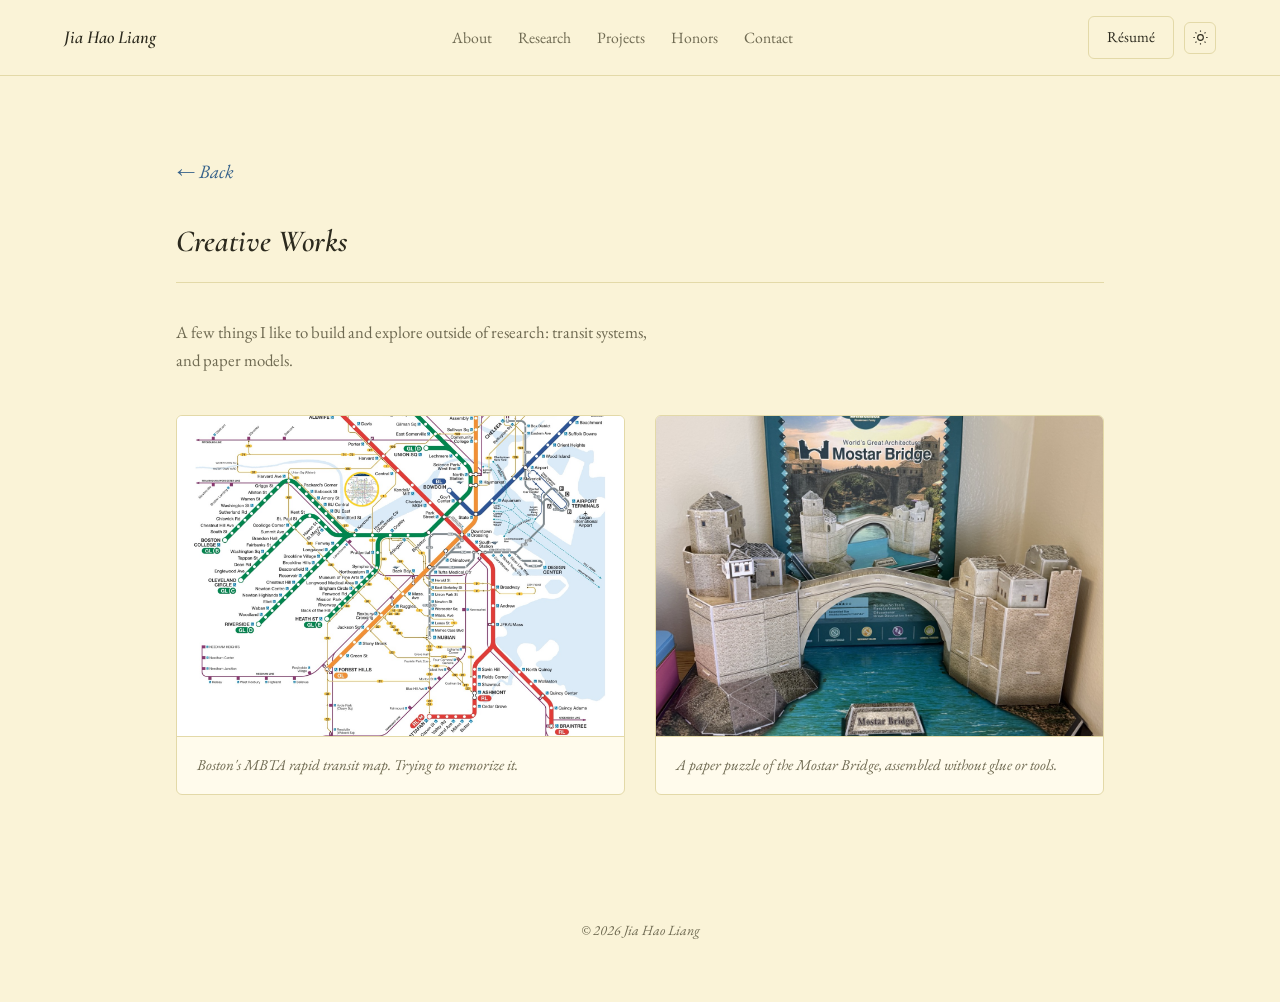
==== creative-works.html @ 5aa7a744 "Add project links, education icons, and a Creative Works page Link RAFP to its arXiv preprint and th" ====
<!DOCTYPE html>
<html lang="en">
<head>
<meta charset="UTF-8">
<meta name="viewport" content="width=device-width, initial-scale=1.0">
<title>Creative Works | Jia Hao Liang</title>
<meta name="description" content="A few things Jia Hao Liang likes to build and explore outside of research: transit maps and paper models.">
<link rel="icon" href="data:,">
<link rel="preconnect" href="https://fonts.googleapis.com">
<link rel="preconnect" href="https://fonts.gstatic.com" crossorigin>
<link href="https://fonts.googleapis.com/css2?family=Cormorant+Garamond:ital,wght@0,500;0,600;1,500&family=EB+Garamond:ital,wght@0,400;0,500;0,600;1,400&display=swap" rel="stylesheet">
<link rel="stylesheet" href="css/style.css">
</head>
<body>

<header class="nav" id="nav">
  <a href="index.html#top" class="nav__brand">Jia Hao Liang</a>
  <nav class="nav__links">
    <a href="index.html#about">About</a>
    <a href="index.html#research">Research</a>
    <a href="index.html#projects">Projects</a>
    <a href="index.html#honors">Honors</a>
    <a href="index.html#contact">Contact</a>
  </nav>
  <div class="nav__actions">
    <a class="btn btn--ghost" href="assets/files/Jia_Hao_Liang_Resume.pdf" target="_blank" rel="noopener">Résumé</a>
    <button class="theme-toggle" id="themeToggle" aria-label="Toggle color theme">
      <svg class="icon-sun" width="17" height="17" viewBox="0 0 24 24" fill="none" stroke="currentColor" stroke-width="1.6"><circle cx="12" cy="12" r="4"/><path d="M12 2v2M12 20v2M4.9 4.9l1.4 1.4M17.7 17.7l1.4 1.4M2 12h2M20 12h2M4.9 19.1l1.4-1.4M17.7 6.3l1.4-1.4"/></svg>
      <svg class="icon-moon" width="17" height="17" viewBox="0 0 24 24" fill="none" stroke="currentColor" stroke-width="1.6"><path d="M21 12.8A9 9 0 1 1 11.2 3a7 7 0 0 0 9.8 9.8z"/></svg>
    </button>
    <button class="nav__burger" id="burger" aria-label="Open menu"><span></span><span></span><span></span></button>
  </div>
</header>

<div class="mobile-menu" id="mobileMenu">
  <a href="index.html#about">About</a>
  <a href="index.html#research">Research</a>
  <a href="index.html#projects">Projects</a>
  <a href="index.html#honors">Honors</a>
  <a href="index.html#contact">Contact</a>
  <a href="assets/files/Jia_Hao_Liang_Resume.pdf" target="_blank" rel="noopener">Résumé</a>
</div>

<main id="top">
  <section class="section">
    <a class="back-link" href="index.html#skills">&larr; Back</a>
    <h1 class="section__title">Creative Works</h1>
    <p class="page-intro">
      A few things I like to build and explore outside of research: transit
      systems, and paper models.
    </p>
    <div class="gallery">
      <figure class="gallery__item">
        <img src="assets/img/boston-t-map.jpg" alt="MBTA Rapid Transit and Frequent Bus Routes map of Boston">
        <figcaption>Boston's MBTA rapid transit map. Trying to memorize it.</figcaption>
      </figure>
      <figure class="gallery__item">
        <img src="assets/img/mostar-bridge.jpg" alt="Hand-assembled paper model of the Mostar Bridge">
        <figcaption>A paper puzzle of the Mostar Bridge, assembled without glue or tools.</figcaption>
      </figure>
    </div>
  </section>
</main>

<footer class="footer">
  <p>&copy; <span id="year"></span> Jia Hao Liang</p>
</footer>

<script src="js/main.js"></script>
</body>
</html>
---- css/style.css ----
/* ---------- Tokens ---------- */
:root{
  --bg: #faf3d7;
  --bg-elevated: #fffbec;
  --text: #2c2a1e;
  --text-muted: #6f6a52;
  --border: #e3d9a8;
  --accent: #4f7fa6;
  --accent-soft: #dde9f2;
  --link: #35618a;

  --font-display: "Cormorant Garamond", "EB Garamond", Garamond, "Times New Roman", serif;
  --font-body: "EB Garamond", Garamond, "Times New Roman", serif;

  --maxw: 1040px;
  --radius: 6px;
}

:root[data-theme="dark"]{
  --bg: #1b2431;
  --bg-elevated: #232f3f;
  --text: #f2e9c9;
  --text-muted: #aab2c0;
  --border: #334155;
  --accent: #8fb8dd;
  --accent-soft: #28374a;
  --link: #a8cdec;
}

@media (prefers-color-scheme: dark){
  :root:not([data-theme="light"]){
    --bg: #1b2431;
    --bg-elevated: #232f3f;
    --text: #f2e9c9;
    --text-muted: #aab2c0;
    --border: #334155;
    --accent: #8fb8dd;
    --accent-soft: #28374a;
    --link: #a8cdec;
  }
}

*{ box-sizing: border-box; }
html{ scroll-behavior: smooth; }

body{
  margin: 0;
  background: var(--bg);
  color: var(--text);
  font-family: var(--font-body);
  font-size: 19px;
  line-height: 1.65;
  transition: background .2s ease, color .2s ease;
}

a{ color: var(--link); text-decoration: none; }
a:hover{ text-decoration: underline; }

h1, h2, h3{
  font-family: var(--font-display);
  font-weight: 600;
  margin: 0;
}

ul{ margin: 0; padding-left: 1.2em; }
li{ margin-bottom: .4em; }
li:last-child{ margin-bottom: 0; }

/* ---------- Nav ---------- */
.nav{
  position: sticky; top: 0; z-index: 50;
  display: flex; align-items: center; justify-content: space-between;
  padding: 16px clamp(20px, 5vw, 64px);
  background: var(--bg);
  border-bottom: 1px solid var(--border);
}
.nav__brand{
  font-family: var(--font-display);
  font-weight: 600;
  font-size: 1.15rem;
  font-style: italic;
  color: var(--text);
}
.nav__brand:hover{ text-decoration: none; color: var(--accent); }
.nav__links{ display: flex; gap: 26px; }
.nav__links a{
  color: var(--text-muted);
  font-size: .98rem;
}
.nav__links a:hover{ color: var(--text); text-decoration: none; }
.nav__actions{ display: flex; align-items: center; gap: 10px; }

.nav__burger{
  display: none;
  flex-direction: column; justify-content: center; gap: 4px;
  width: 32px; height: 32px;
  background: none; border: 1px solid var(--border); border-radius: 4px;
  cursor: pointer;
}
.nav__burger span{ display: block; width: 15px; height: 1px; margin: 0 auto; background: var(--text); }

.mobile-menu{
  display: none;
  flex-direction: column;
  position: sticky; top: 57px; z-index: 49;
  background: var(--bg-elevated);
  border-bottom: 1px solid var(--border);
}
.mobile-menu.open{ display: flex; }
.mobile-menu a{
  padding: 13px 24px;
  border-bottom: 1px solid var(--border);
  color: var(--text);
}
.mobile-menu a:last-child{ border-bottom: none; }

/* ---------- Buttons ---------- */
.btn{
  display: inline-flex; align-items: center; gap: 6px;
  padding: 8px 18px;
  border-radius: var(--radius);
  font-family: var(--font-body);
  font-size: .95rem;
  white-space: nowrap;
  border: 1px solid var(--accent);
  transition: background .15s ease, color .15s ease;
}
.btn:hover{ text-decoration: none; }
.btn--solid{
  background: var(--accent);
  color: var(--bg-elevated);
}
.btn--solid:hover{ background: var(--link); border-color: var(--link); }
.btn--ghost{
  background: transparent;
  border-color: var(--border);
  color: var(--text);
}
.btn--ghost:hover{ border-color: var(--accent); color: var(--accent); }

.theme-toggle{
  display: flex; align-items: center; justify-content: center;
  width: 32px; height: 32px;
  border-radius: var(--radius);
  border: 1px solid var(--border);
  background: transparent;
  color: var(--text);
  cursor: pointer;
}
.theme-toggle:hover{ border-color: var(--accent); color: var(--accent); }
.icon-moon{ display: none; }
:root[data-theme="dark"] .icon-sun{ display: none; }
:root[data-theme="dark"] .icon-moon{ display: block; }

/* ---------- Layout helpers ---------- */
.section{
  max-width: var(--maxw);
  margin: 0 auto;
  padding: 80px clamp(20px, 5vw, 56px);
}
.section__title{
  font-size: clamp(1.6rem, 2.4vw, 2.1rem);
  font-style: italic;
  margin-bottom: 36px;
  padding-bottom: 14px;
  border-bottom: 1px solid var(--border);
}

/* ---------- Hero ---------- */
.hero{
  max-width: var(--maxw);
  margin: 0 auto;
  padding: clamp(44px, 9vh, 100px) clamp(20px, 5vw, 56px) 80px;
  display: grid;
  grid-template-columns: 1.4fr .8fr;
  gap: 52px;
  align-items: center;
}
.eyebrow{
  font-size: .92rem;
  font-style: italic;
  color: var(--accent);
  letter-spacing: .03em;
  margin: 0 0 16px;
}
.hero h1{
  font-size: clamp(2.4rem, 5.2vw, 3.6rem);
  line-height: 1.1;
}
.hero__nick{
  display: inline-block;
  font-size: .55em;
  color: var(--text-muted);
  font-style: italic;
  font-weight: 400;
  margin-left: 10px;
}
.hero__role{
  font-size: clamp(1.05rem, 1.6vw, 1.2rem);
  color: var(--text);
  margin: 20px 0 14px;
  font-style: italic;
}
.hero__lede{
  color: var(--text-muted);
  max-width: 52ch;
  font-size: 1.08rem;
}
.hero__cta{
  display: flex; flex-wrap: wrap; gap: 12px;
  margin-top: 28px;
}

.hero__portrait{ display: flex; justify-content: center; }
.portrait-frame{
  width: min(280px, 70vw);
  aspect-ratio: 1 / 1;
  border-radius: var(--radius);
  overflow: hidden;
  border: 1px solid var(--border);
  background: var(--bg-elevated);
}
.portrait-frame img{
  width: 100%; height: 100%;
  object-fit: cover;
  display: block;
}

/* ---------- About ---------- */
.about-grid{
  display: grid;
  grid-template-columns: 1.3fr 1fr;
  gap: 44px;
  align-items: start;
}
.about-text{ font-size: 1.05rem; color: var(--text); max-width: 60ch; }
.edu-cards{ display: flex; flex-direction: column; gap: 14px; }
.edu-card{
  background: var(--bg-elevated);
  border: 1px solid var(--border);
  border-left: 3px solid var(--accent);
  border-radius: var(--radius);
  padding: 18px 20px;
}
.edu-card__top{
  display: flex;
  align-items: center;
  gap: 10px;
  margin-bottom: 8px;
}
.edu-icon{
  display: inline-flex;
  align-items: center;
  justify-content: center;
  flex-shrink: 0;
  width: 26px;
  height: 26px;
  border-radius: 50%;
  font-family: var(--font-display);
  font-style: italic;
  font-weight: 600;
  font-size: .92rem;
  color: #fdf8ec;
}
.edu-icon--mit{ background: #8a1a2b; }
.edu-icon--columbia{ background: #1a4480; }
.edu-card__years{
  font-size: .85rem;
  font-style: italic;
  color: var(--accent);
  margin: 0;
}
.edu-card h3{ font-size: 1.1rem; margin-bottom: 4px; }
.edu-card p{ margin: 0; color: var(--text-muted); font-size: .95rem; }

/* ---------- Timeline ---------- */
.timeline{
  position: relative;
  padding-left: 26px;
  border-left: 1px solid var(--border);
  display: flex; flex-direction: column; gap: 40px;
}
.tl-item{ position: relative; }
.tl-dot{
  position: absolute; left: -31px; top: 7px;
  width: 8px; height: 8px; border-radius: 50%;
  background: var(--accent);
  box-shadow: 0 0 0 4px var(--bg);
}
.tl-years{
  font-size: .85rem;
  font-style: italic;
  color: var(--accent);
  margin: 0 0 6px;
}
.tl-content h3{ font-size: 1.2rem; margin-bottom: 4px; }
.tl-role{ color: var(--text-muted); font-size: .95rem; margin: 0 0 12px; }
.tl-content ul{ color: var(--text); font-size: .98rem; }

/* ---------- Projects ---------- */
.projects-grid{
  display: grid;
  grid-template-columns: repeat(2, 1fr);
  gap: 22px;
}
.project-card{
  background: var(--bg-elevated);
  border: 1px solid var(--border);
  border-radius: var(--radius);
  padding: 26px;
  display: flex; flex-direction: column; gap: 10px;
}
.project-card__head{ display: flex; gap: 8px; flex-wrap: wrap; }
.tag{
  font-size: .78rem;
  font-style: italic;
  padding: 3px 11px;
  border-radius: 999px;
  background: var(--accent-soft);
  color: var(--accent);
}
.tag--muted{ background: transparent; border: 1px solid var(--border); color: var(--text-muted); }
a.tag--muted:hover{ border-color: var(--accent); color: var(--accent); text-decoration: none; }
.project-card h3{ font-size: 1.45rem; }
.project-card__sub{ color: var(--text-muted); font-size: .92rem; margin: -4px 0 0; font-style: italic; }
.project-card p:not(.project-card__sub){ color: var(--text); font-size: .98rem; margin: 0; }
.project-card__meta{ display: flex; flex-wrap: wrap; gap: 6px 14px; margin-top: auto; padding-top: 8px; border-top: 1px solid var(--border); }
.project-card__meta span{
  font-size: .85rem;
  font-style: italic;
  color: var(--text-muted);
}

/* ---------- Honors ---------- */
.honors-grid{
  display: grid;
  grid-template-columns: repeat(2, 1fr);
  gap: 14px;
}
.honor-card{
  padding: 18px 20px;
  border: 1px solid var(--border);
  border-radius: var(--radius);
  background: var(--bg-elevated);
}
.honor-card h3{ font-size: 1.05rem; margin-bottom: 6px; }
.honor-card p{ margin: 0; color: var(--text-muted); font-size: .92rem; }

/* ---------- Skills ---------- */
.skills-cloud{ display: flex; flex-wrap: wrap; gap: 10px; }
.skills-cloud span{
  font-size: .92rem;
  font-style: italic;
  padding: 7px 16px;
  border-radius: 999px;
  border: 1px solid var(--border);
  background: var(--bg-elevated);
  color: var(--text);
}

.hobbies{
  margin: 28px 0 0;
  color: var(--text-muted);
  font-size: 1.02rem;
  max-width: 62ch;
}
.hobbies a{ margin-left: 4px; }

/* ---------- Gallery (Creative Works page) ---------- */
.page-intro{
  color: var(--text-muted);
  font-size: 1.05rem;
  max-width: 62ch;
  margin: 0 0 40px;
}
.gallery{
  display: grid;
  grid-template-columns: repeat(2, 1fr);
  gap: 30px;
}
.gallery__item{
  margin: 0;
  background: var(--bg-elevated);
  border: 1px solid var(--border);
  border-radius: var(--radius);
  overflow: hidden;
}
.gallery__item img{
  display: block;
  width: 100%;
  height: 320px;
  object-fit: cover;
}
.gallery__item figcaption{
  padding: 16px 20px;
  font-size: .95rem;
  font-style: italic;
  color: var(--text-muted);
  border-top: 1px solid var(--border);
}
.back-link{ display: inline-block; margin-bottom: 30px; font-style: italic; }

@media (max-width: 760px){
  .gallery{ grid-template-columns: 1fr; }
}

/* ---------- Contact ---------- */
.contact-box{
  border: 1px solid var(--border);
  border-radius: var(--radius);
  background: var(--bg-elevated);
  padding: 40px clamp(24px, 5vw, 52px);
  text-align: center;
}
.contact-box p{ font-size: 1.2rem; font-style: italic; margin: 0 0 22px; }
.contact-links{ display: flex; justify-content: center; flex-wrap: wrap; gap: 14px; }

/* ---------- Footer ---------- */
.footer{
  text-align: center;
  padding: 30px 20px 46px;
  color: var(--text-muted);
  font-size: .88rem;
  font-style: italic;
}

/* ---------- Responsive ---------- */
@media (max-width: 900px){
  .hero{ grid-template-columns: 1fr; text-align: center; }
  .hero__lede{ margin-left: auto; margin-right: auto; }
  .hero__cta{ justify-content: center; }
  .hero__portrait{ order: -1; }
  .about-grid{ grid-template-columns: 1fr; }
  .projects-grid{ grid-template-columns: 1fr; }
  .honors-grid{ grid-template-columns: 1fr; }
}

@media (max-width: 760px){
  .nav__links{ display: none; }
  .nav__burger{ display: flex; }
}
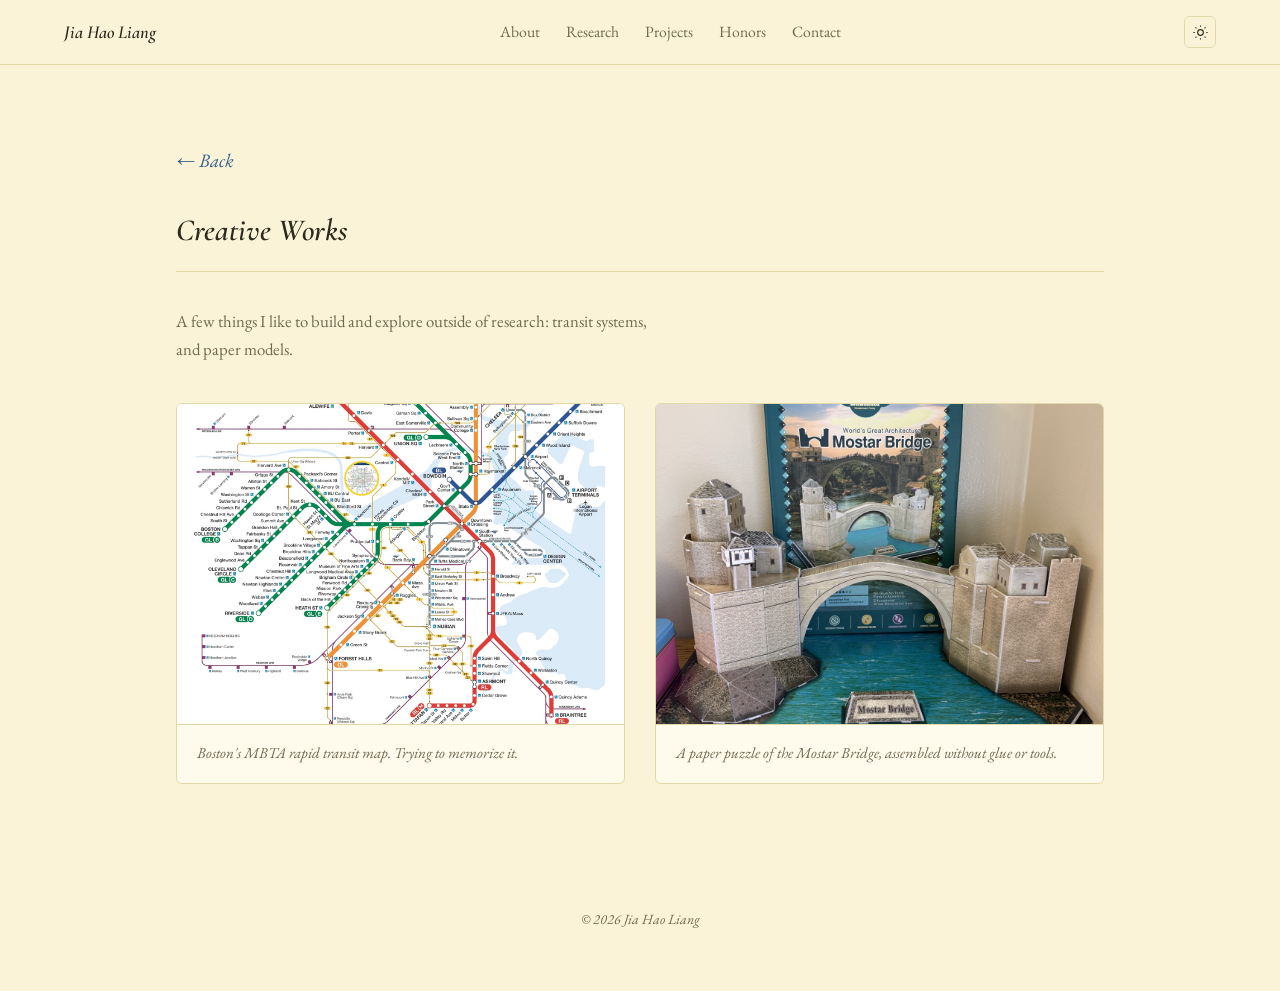
==== commit 01c66ade: "Remove redundant nav resume button; correct RAFP description Resume is already in the hero CTAs, so " ====
--- a/creative-works.html
+++ b/creative-works.html
@@ -23,7 +23,6 @@
     <a href="index.html#contact">Contact</a>
   </nav>
   <div class="nav__actions">
-    <a class="btn btn--ghost" href="assets/files/Jia_Hao_Liang_Resume.pdf" target="_blank" rel="noopener">Résumé</a>
     <button class="theme-toggle" id="themeToggle" aria-label="Toggle color theme">
       <svg class="icon-sun" width="17" height="17" viewBox="0 0 24 24" fill="none" stroke="currentColor" stroke-width="1.6"><circle cx="12" cy="12" r="4"/><path d="M12 2v2M12 20v2M4.9 4.9l1.4 1.4M17.7 17.7l1.4 1.4M2 12h2M20 12h2M4.9 19.1l1.4-1.4M17.7 6.3l1.4-1.4"/></svg>
       <svg class="icon-moon" width="17" height="17" viewBox="0 0 24 24" fill="none" stroke="currentColor" stroke-width="1.6"><path d="M21 12.8A9 9 0 1 1 11.2 3a7 7 0 0 0 9.8 9.8z"/></svg>
@@ -38,7 +37,6 @@
   <a href="index.html#projects">Projects</a>
   <a href="index.html#honors">Honors</a>
   <a href="index.html#contact">Contact</a>
-  <a href="assets/files/Jia_Hao_Liang_Resume.pdf" target="_blank" rel="noopener">Résumé</a>
 </div>
 
 <main id="top">
--- a/css/style.css
+++ b/css/style.css
@@ -253,17 +253,19 @@
   align-items: center;
   justify-content: center;
   flex-shrink: 0;
-  width: 26px;
-  height: 26px;
+  width: 34px;
+  height: 34px;
   border-radius: 50%;
-  font-family: var(--font-display);
-  font-style: italic;
-  font-weight: 600;
-  font-size: .92rem;
-  color: #fdf8ec;
-}
-.edu-icon--mit{ background: #8a1a2b; }
-.edu-icon--columbia{ background: #1a4480; }
+  background: #fdf8ec;
+  box-shadow: inset 0 0 0 1px var(--border);
+  padding: 5px;
+}
+.edu-icon img{
+  width: 100%;
+  height: 100%;
+  object-fit: contain;
+  display: block;
+}
 .edu-card__years{
   font-size: .85rem;
   font-style: italic;
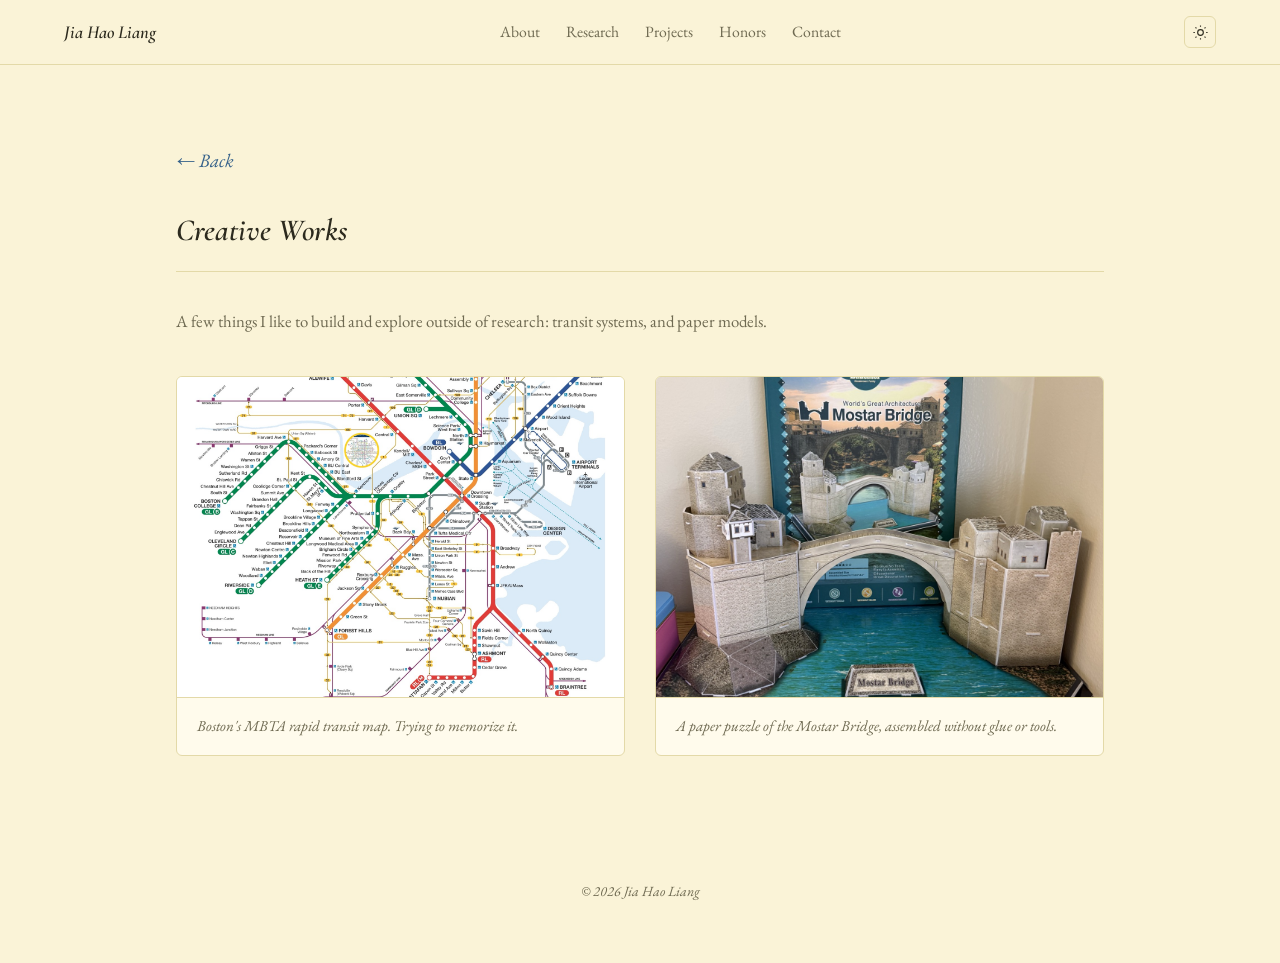
==== commit 5f3f2803: "Use full width for Creative Works introduction" ====
--- a/creative-works.html
+++ b/creative-works.html
@@ -9,7 +9,7 @@
 <link rel="preconnect" href="https://fonts.googleapis.com">
 <link rel="preconnect" href="https://fonts.gstatic.com" crossorigin>
 <link href="https://fonts.googleapis.com/css2?family=Cormorant+Garamond:ital,wght@0,500;0,600;1,500&family=EB+Garamond:ital,wght@0,400;0,500;0,600;1,400&display=swap" rel="stylesheet">
-<link rel="stylesheet" href="css/style.css">
+<link rel="stylesheet" href="css/style.css?v=4">
 </head>
 <body>
 
@@ -44,8 +44,7 @@
     <a class="back-link" href="index.html#skills">&larr; Back</a>
     <h1 class="section__title">Creative Works</h1>
     <p class="page-intro">
-      A few things I like to build and explore outside of research: transit
-      systems, and paper models.
+      A few things I like to build and explore outside of research: transit systems, and paper models.
     </p>
     <div class="gallery">
       <figure class="gallery__item">
--- a/css/style.css
+++ b/css/style.css
@@ -364,7 +364,6 @@
   margin: 28px 0 0;
   color: var(--text-muted);
   font-size: 1.02rem;
-  max-width: 62ch;
 }
 .hobbies a{ margin-left: 4px; }
 
@@ -372,7 +371,6 @@
 .page-intro{
   color: var(--text-muted);
   font-size: 1.05rem;
-  max-width: 62ch;
   margin: 0 0 40px;
 }
 .gallery{
@@ -441,3 +439,14 @@
   .nav__links{ display: none; }
   .nav__burger{ display: flex; }
 }
+
+/* FindMyCharlie project */
+.charlie-project__stats{display:flex;flex-wrap:wrap;gap:18px 28px;margin:8px 0 0}
+.charlie-project__stats div{display:flex;flex-direction:column-reverse;gap:3px}
+.charlie-project__stats dt{font-size:.78rem;color:var(--text-muted)}
+.charlie-project__stats dd{margin:0;font-size:1.8rem;line-height:1.1;font-variant-numeric:tabular-nums}
+.project-card .charlie-project__date{font-size:.73rem!important;color:var(--text-muted)!important}
+.charlie-project__stats{gap:12px 20px}
+.charlie-project__stats dd{font-size:1.5rem}
+.project-image-link{display:block;margin:4px 0 8px}
+.project-image{display:block;width:100%;height:auto;border-radius:8px;border:1px solid var(--border)}
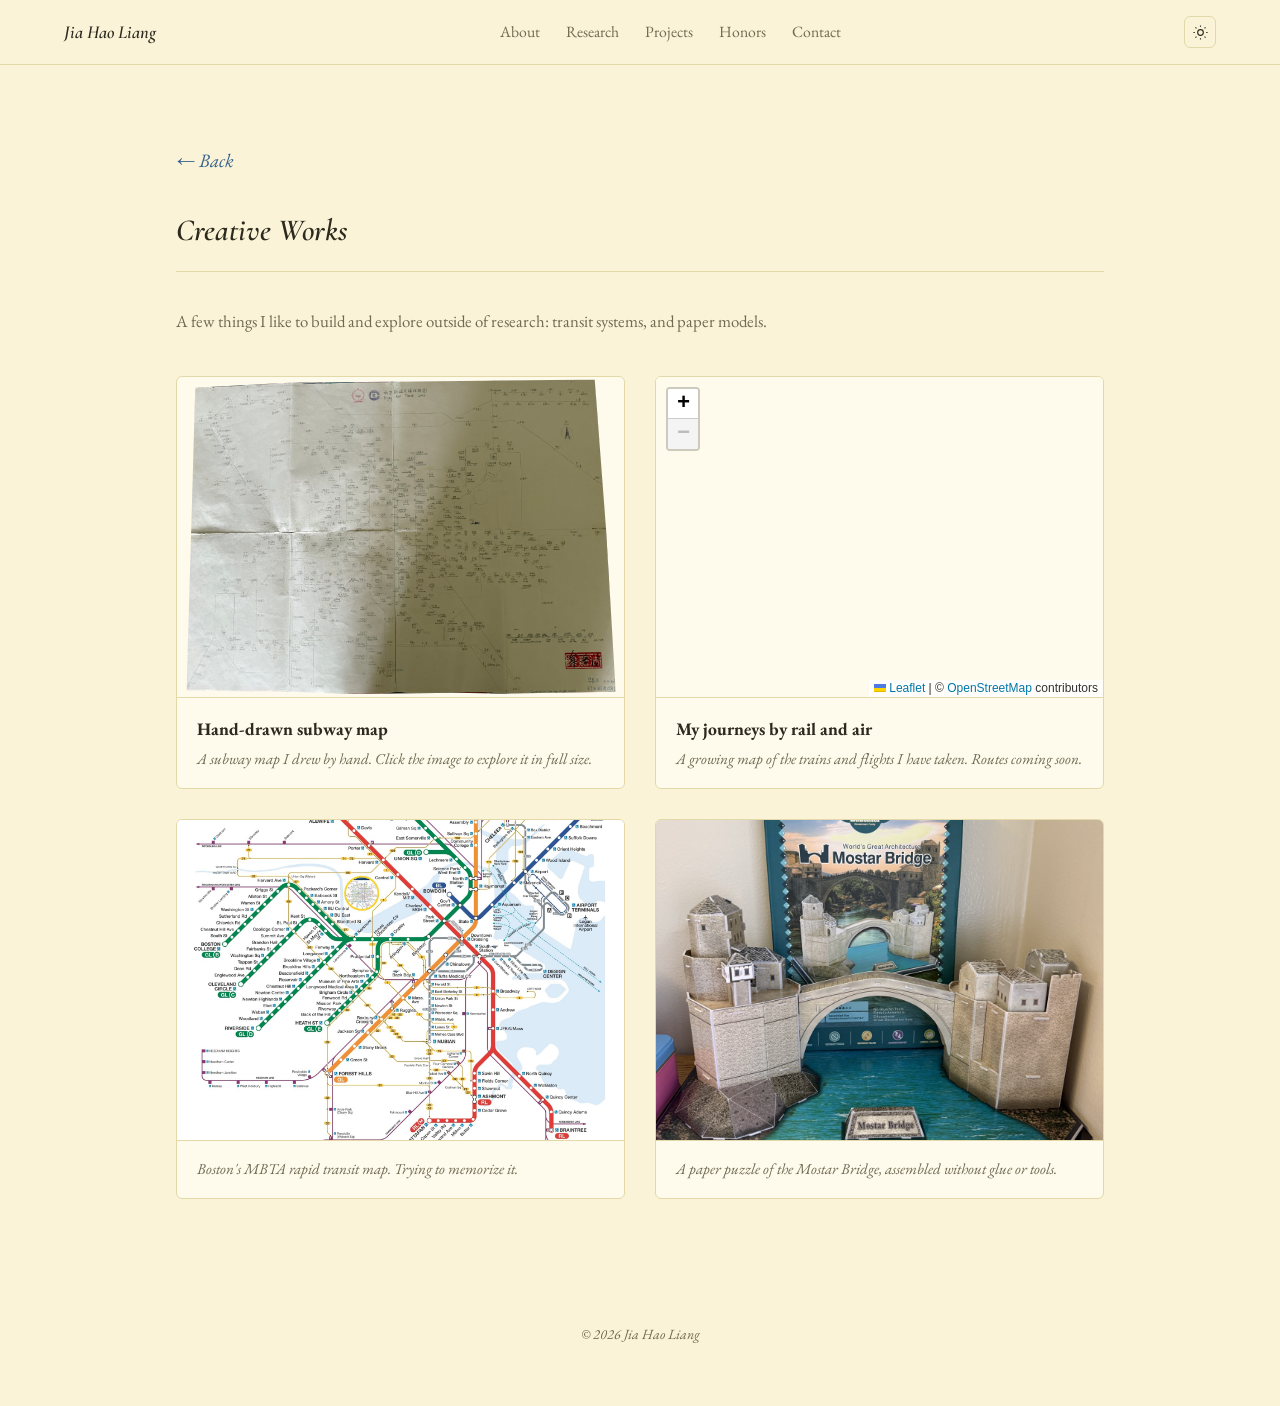
==== commit 6f8386ef: "Add hand-drawn subway map and interactive travel map" ====
--- a/creative-works.html
+++ b/creative-works.html
@@ -9,7 +9,8 @@
 <link rel="preconnect" href="https://fonts.googleapis.com">
 <link rel="preconnect" href="https://fonts.gstatic.com" crossorigin>
 <link href="https://fonts.googleapis.com/css2?family=Cormorant+Garamond:ital,wght@0,500;0,600;1,500&family=EB+Garamond:ital,wght@0,400;0,500;0,600;1,400&display=swap" rel="stylesheet">
-<link rel="stylesheet" href="css/style.css?v=4">
+<link rel="stylesheet" href="assets/vendor/leaflet/leaflet.css">
+<link rel="stylesheet" href="css/style.css?v=5">
 </head>
 <body>
 
@@ -48,6 +49,18 @@
     </p>
     <div class="gallery">
       <figure class="gallery__item">
+        <a class="gallery__map-link" href="assets/img/hand-drawn-subway-map.svg" target="_blank" rel="noopener" aria-label="Open my hand-drawn subway map at full size">
+          <img class="gallery__drawing" src="assets/img/hand-drawn-subway-map.svg" alt="My hand-drawn Beijing subway map, with handwritten station names and routes">
+        </a>
+        <figcaption><strong>Hand-drawn subway map</strong>A subway map I drew by hand. Click the image to explore it in full size.</figcaption>
+      </figure>
+      <figure class="gallery__item">
+        <div id="travel-map" class="travel-map" role="region" aria-label="Interactive map of my train and flight journeys" aria-describedby="travel-map-caption">
+          <p class="travel-map__fallback">Explore the world on <a href="https://www.openstreetmap.org/">OpenStreetMap</a>.</p>
+        </div>
+        <figcaption id="travel-map-caption"><strong>My journeys by rail and air</strong>A growing map of the trains and flights I have taken. Routes coming soon.</figcaption>
+      </figure>
+      <figure class="gallery__item">
         <img src="assets/img/boston-t-map.jpg" alt="MBTA Rapid Transit and Frequent Bus Routes map of Boston">
         <figcaption>Boston's MBTA rapid transit map. Trying to memorize it.</figcaption>
       </figure>
@@ -64,5 +77,7 @@
 </footer>
 
 <script src="js/main.js"></script>
+<script src="assets/vendor/leaflet/leaflet.js"></script>
+<script src="js/travel-map.js"></script>
 </body>
 </html>
--- a/assets/vendor/leaflet/leaflet.css
+++ b/assets/vendor/leaflet/leaflet.css
@@ -0,0 +1,661 @@
+/* required styles */
+
+.leaflet-pane,
+.leaflet-tile,
+.leaflet-marker-icon,
+.leaflet-marker-shadow,
+.leaflet-tile-container,
+.leaflet-pane > svg,
+.leaflet-pane > canvas,
+.leaflet-zoom-box,
+.leaflet-image-layer,
+.leaflet-layer {
+	position: absolute;
+	left: 0;
+	top: 0;
+	}
+.leaflet-container {
+	overflow: hidden;
+	}
+.leaflet-tile,
+.leaflet-marker-icon,
+.leaflet-marker-shadow {
+	-webkit-user-select: none;
+	   -moz-user-select: none;
+	        user-select: none;
+	  -webkit-user-drag: none;
+	}
+/* Prevents IE11 from highlighting tiles in blue */
+.leaflet-tile::selection {
+	background: transparent;
+}
+/* Safari renders non-retina tile on retina better with this, but Chrome is worse */
+.leaflet-safari .leaflet-tile {
+	image-rendering: -webkit-optimize-contrast;
+	}
+/* hack that prevents hw layers "stretching" when loading new tiles */
+.leaflet-safari .leaflet-tile-container {
+	width: 1600px;
+	height: 1600px;
+	-webkit-transform-origin: 0 0;
+	}
+.leaflet-marker-icon,
+.leaflet-marker-shadow {
+	display: block;
+	}
+/* .leaflet-container svg: reset svg max-width decleration shipped in Joomla! (joomla.org) 3.x */
+/* .leaflet-container img: map is broken in FF if you have max-width: 100% on tiles */
+.leaflet-container .leaflet-overlay-pane svg {
+	max-width: none !important;
+	max-height: none !important;
+	}
+.leaflet-container .leaflet-marker-pane img,
+.leaflet-container .leaflet-shadow-pane img,
+.leaflet-container .leaflet-tile-pane img,
+.leaflet-container img.leaflet-image-layer,
+.leaflet-container .leaflet-tile {
+	max-width: none !important;
+	max-height: none !important;
+	width: auto;
+	padding: 0;
+	}
+
+.leaflet-container img.leaflet-tile {
+	/* See: https://bugs.chromium.org/p/chromium/issues/detail?id=600120 */
+	mix-blend-mode: plus-lighter;
+}
+
+.leaflet-container.leaflet-touch-zoom {
+	-ms-touch-action: pan-x pan-y;
+	touch-action: pan-x pan-y;
+	}
+.leaflet-container.leaflet-touch-drag {
+	-ms-touch-action: pinch-zoom;
+	/* Fallback for FF which doesn't support pinch-zoom */
+	touch-action: none;
+	touch-action: pinch-zoom;
+}
+.leaflet-container.leaflet-touch-drag.leaflet-touch-zoom {
+	-ms-touch-action: none;
+	touch-action: none;
+}
+.leaflet-container {
+	-webkit-tap-highlight-color: transparent;
+}
+.leaflet-container a {
+	-webkit-tap-highlight-color: rgba(51, 181, 229, 0.4);
+}
+.leaflet-tile {
+	filter: inherit;
+	visibility: hidden;
+	}
+.leaflet-tile-loaded {
+	visibility: inherit;
+	}
+.leaflet-zoom-box {
+	width: 0;
+	height: 0;
+	-moz-box-sizing: border-box;
+	     box-sizing: border-box;
+	z-index: 800;
+	}
+/* workaround for https://bugzilla.mozilla.org/show_bug.cgi?id=888319 */
+.leaflet-overlay-pane svg {
+	-moz-user-select: none;
+	}
+
+.leaflet-pane         { z-index: 400; }
+
+.leaflet-tile-pane    { z-index: 200; }
+.leaflet-overlay-pane { z-index: 400; }
+.leaflet-shadow-pane  { z-index: 500; }
+.leaflet-marker-pane  { z-index: 600; }
+.leaflet-tooltip-pane   { z-index: 650; }
+.leaflet-popup-pane   { z-index: 700; }
+
+.leaflet-map-pane canvas { z-index: 100; }
+.leaflet-map-pane svg    { z-index: 200; }
+
+.leaflet-vml-shape {
+	width: 1px;
+	height: 1px;
+	}
+.lvml {
+	behavior: url(#default#VML);
+	display: inline-block;
+	position: absolute;
+	}
+
+
+/* control positioning */
+
+.leaflet-control {
+	position: relative;
+	z-index: 800;
+	pointer-events: visiblePainted; /* IE 9-10 doesn't have auto */
+	pointer-events: auto;
+	}
+.leaflet-top,
+.leaflet-bottom {
+	position: absolute;
+	z-index: 1000;
+	pointer-events: none;
+	}
+.leaflet-top {
+	top: 0;
+	}
+.leaflet-right {
+	right: 0;
+	}
+.leaflet-bottom {
+	bottom: 0;
+	}
+.leaflet-left {
+	left: 0;
+	}
+.leaflet-control {
+	float: left;
+	clear: both;
+	}
+.leaflet-right .leaflet-control {
+	float: right;
+	}
+.leaflet-top .leaflet-control {
+	margin-top: 10px;
+	}
+.leaflet-bottom .leaflet-control {
+	margin-bottom: 10px;
+	}
+.leaflet-left .leaflet-control {
+	margin-left: 10px;
+	}
+.leaflet-right .leaflet-control {
+	margin-right: 10px;
+	}
+
+
+/* zoom and fade animations */
+
+.leaflet-fade-anim .leaflet-popup {
+	opacity: 0;
+	-webkit-transition: opacity 0.2s linear;
+	   -moz-transition: opacity 0.2s linear;
+	        transition: opacity 0.2s linear;
+	}
+.leaflet-fade-anim .leaflet-map-pane .leaflet-popup {
+	opacity: 1;
+	}
+.leaflet-zoom-animated {
+	-webkit-transform-origin: 0 0;
+	    -ms-transform-origin: 0 0;
+	        transform-origin: 0 0;
+	}
+svg.leaflet-zoom-animated {
+	will-change: transform;
+}
+
+.leaflet-zoom-anim .leaflet-zoom-animated {
+	-webkit-transition: -webkit-transform 0.25s cubic-bezier(0,0,0.25,1);
+	   -moz-transition:    -moz-transform 0.25s cubic-bezier(0,0,0.25,1);
+	        transition:         transform 0.25s cubic-bezier(0,0,0.25,1);
+	}
+.leaflet-zoom-anim .leaflet-tile,
+.leaflet-pan-anim .leaflet-tile {
+	-webkit-transition: none;
+	   -moz-transition: none;
+	        transition: none;
+	}
+
+.leaflet-zoom-anim .leaflet-zoom-hide {
+	visibility: hidden;
+	}
+
+
+/* cursors */
+
+.leaflet-interactive {
+	cursor: pointer;
+	}
+.leaflet-grab {
+	cursor: -webkit-grab;
+	cursor:    -moz-grab;
+	cursor:         grab;
+	}
+.leaflet-crosshair,
+.leaflet-crosshair .leaflet-interactive {
+	cursor: crosshair;
+	}
+.leaflet-popup-pane,
+.leaflet-control {
+	cursor: auto;
+	}
+.leaflet-dragging .leaflet-grab,
+.leaflet-dragging .leaflet-grab .leaflet-interactive,
+.leaflet-dragging .leaflet-marker-draggable {
+	cursor: move;
+	cursor: -webkit-grabbing;
+	cursor:    -moz-grabbing;
+	cursor:         grabbing;
+	}
+
+/* marker & overlays interactivity */
+.leaflet-marker-icon,
+.leaflet-marker-shadow,
+.leaflet-image-layer,
+.leaflet-pane > svg path,
+.leaflet-tile-container {
+	pointer-events: none;
+	}
+
+.leaflet-marker-icon.leaflet-interactive,
+.leaflet-image-layer.leaflet-interactive,
+.leaflet-pane > svg path.leaflet-interactive,
+svg.leaflet-image-layer.leaflet-interactive path {
+	pointer-events: visiblePainted; /* IE 9-10 doesn't have auto */
+	pointer-events: auto;
+	}
+
+/* visual tweaks */
+
+.leaflet-container {
+	background: #ddd;
+	outline-offset: 1px;
+	}
+.leaflet-container a {
+	color: #0078A8;
+	}
+.leaflet-zoom-box {
+	border: 2px dotted #38f;
+	background: rgba(255,255,255,0.5);
+	}
+
+
+/* general typography */
+.leaflet-container {
+	font-family: "Helvetica Neue", Arial, Helvetica, sans-serif;
+	font-size: 12px;
+	font-size: 0.75rem;
+	line-height: 1.5;
+	}
+
+
+/* general toolbar styles */
+
+.leaflet-bar {
+	box-shadow: 0 1px 5px rgba(0,0,0,0.65);
+	border-radius: 4px;
+	}
+.leaflet-bar a {
+	background-color: #fff;
+	border-bottom: 1px solid #ccc;
+	width: 26px;
+	height: 26px;
+	line-height: 26px;
+	display: block;
+	text-align: center;
+	text-decoration: none;
+	color: black;
+	}
+.leaflet-bar a,
+.leaflet-control-layers-toggle {
+	background-position: 50% 50%;
+	background-repeat: no-repeat;
+	display: block;
+	}
+.leaflet-bar a:hover,
+.leaflet-bar a:focus {
+	background-color: #f4f4f4;
+	}
+.leaflet-bar a:first-child {
+	border-top-left-radius: 4px;
+	border-top-right-radius: 4px;
+	}
+.leaflet-bar a:last-child {
+	border-bottom-left-radius: 4px;
+	border-bottom-right-radius: 4px;
+	border-bottom: none;
+	}
+.leaflet-bar a.leaflet-disabled {
+	cursor: default;
+	background-color: #f4f4f4;
+	color: #bbb;
+	}
+
+.leaflet-touch .leaflet-bar a {
+	width: 30px;
+	height: 30px;
+	line-height: 30px;
+	}
+.leaflet-touch .leaflet-bar a:first-child {
+	border-top-left-radius: 2px;
+	border-top-right-radius: 2px;
+	}
+.leaflet-touch .leaflet-bar a:last-child {
+	border-bottom-left-radius: 2px;
+	border-bottom-right-radius: 2px;
+	}
+
+/* zoom control */
+
+.leaflet-control-zoom-in,
+.leaflet-control-zoom-out {
+	font: bold 18px 'Lucida Console', Monaco, monospace;
+	text-indent: 1px;
+	}
+
+.leaflet-touch .leaflet-control-zoom-in, .leaflet-touch .leaflet-control-zoom-out  {
+	font-size: 22px;
+	}
+
+
+/* layers control */
+
+.leaflet-control-layers {
+	box-shadow: 0 1px 5px rgba(0,0,0,0.4);
+	background: #fff;
+	border-radius: 5px;
+	}
+.leaflet-control-layers-toggle {
+	background-image: url(images/layers.png);
+	width: 36px;
+	height: 36px;
+	}
+.leaflet-retina .leaflet-control-layers-toggle {
+	background-image: url(images/layers-2x.png);
+	background-size: 26px 26px;
+	}
+.leaflet-touch .leaflet-control-layers-toggle {
+	width: 44px;
+	height: 44px;
+	}
+.leaflet-control-layers .leaflet-control-layers-list,
+.leaflet-control-layers-expanded .leaflet-control-layers-toggle {
+	display: none;
+	}
+.leaflet-control-layers-expanded .leaflet-control-layers-list {
+	display: block;
+	position: relative;
+	}
+.leaflet-control-layers-expanded {
+	padding: 6px 10px 6px 6px;
+	color: #333;
+	background: #fff;
+	}
+.leaflet-control-layers-scrollbar {
+	overflow-y: scroll;
+	overflow-x: hidden;
+	padding-right: 5px;
+	}
+.leaflet-control-layers-selector {
+	margin-top: 2px;
+	position: relative;
+	top: 1px;
+	}
+.leaflet-control-layers label {
+	display: block;
+	font-size: 13px;
+	font-size: 1.08333em;
+	}
+.leaflet-control-layers-separator {
+	height: 0;
+	border-top: 1px solid #ddd;
+	margin: 5px -10px 5px -6px;
+	}
+
+/* Default icon URLs */
+.leaflet-default-icon-path { /* used only in path-guessing heuristic, see L.Icon.Default */
+	background-image: url(images/marker-icon.png);
+	}
+
+
+/* attribution and scale controls */
+
+.leaflet-container .leaflet-control-attribution {
+	background: #fff;
+	background: rgba(255, 255, 255, 0.8);
+	margin: 0;
+	}
+.leaflet-control-attribution,
+.leaflet-control-scale-line {
+	padding: 0 5px;
+	color: #333;
+	line-height: 1.4;
+	}
+.leaflet-control-attribution a {
+	text-decoration: none;
+	}
+.leaflet-control-attribution a:hover,
+.leaflet-control-attribution a:focus {
+	text-decoration: underline;
+	}
+.leaflet-attribution-flag {
+	display: inline !important;
+	vertical-align: baseline !important;
+	width: 1em;
+	height: 0.6669em;
+	}
+.leaflet-left .leaflet-control-scale {
+	margin-left: 5px;
+	}
+.leaflet-bottom .leaflet-control-scale {
+	margin-bottom: 5px;
+	}
+.leaflet-control-scale-line {
+	border: 2px solid #777;
+	border-top: none;
+	line-height: 1.1;
+	padding: 2px 5px 1px;
+	white-space: nowrap;
+	-moz-box-sizing: border-box;
+	     box-sizing: border-box;
+	background: rgba(255, 255, 255, 0.8);
+	text-shadow: 1px 1px #fff;
+	}
+.leaflet-control-scale-line:not(:first-child) {
+	border-top: 2px solid #777;
+	border-bottom: none;
+	margin-top: -2px;
+	}
+.leaflet-control-scale-line:not(:first-child):not(:last-child) {
+	border-bottom: 2px solid #777;
+	}
+
+.leaflet-touch .leaflet-control-attribution,
+.leaflet-touch .leaflet-control-layers,
+.leaflet-touch .leaflet-bar {
+	box-shadow: none;
+	}
+.leaflet-touch .leaflet-control-layers,
+.leaflet-touch .leaflet-bar {
+	border: 2px solid rgba(0,0,0,0.2);
+	background-clip: padding-box;
+	}
+
+
+/* popup */
+
+.leaflet-popup {
+	position: absolute;
+	text-align: center;
+	margin-bottom: 20px;
+	}
+.leaflet-popup-content-wrapper {
+	padding: 1px;
+	text-align: left;
+	border-radius: 12px;
+	}
+.leaflet-popup-content {
+	margin: 13px 24px 13px 20px;
+	line-height: 1.3;
+	font-size: 13px;
+	font-size: 1.08333em;
+	min-height: 1px;
+	}
+.leaflet-popup-content p {
+	margin: 17px 0;
+	margin: 1.3em 0;
+	}
+.leaflet-popup-tip-container {
+	width: 40px;
+	height: 20px;
+	position: absolute;
+	left: 50%;
+	margin-top: -1px;
+	margin-left: -20px;
+	overflow: hidden;
+	pointer-events: none;
+	}
+.leaflet-popup-tip {
+	width: 17px;
+	height: 17px;
+	padding: 1px;
+
+	margin: -10px auto 0;
+	pointer-events: auto;
+
+	-webkit-transform: rotate(45deg);
+	   -moz-transform: rotate(45deg);
+	    -ms-transform: rotate(45deg);
+	        transform: rotate(45deg);
+	}
+.leaflet-popup-content-wrapper,
+.leaflet-popup-tip {
+	background: white;
+	color: #333;
+	box-shadow: 0 3px 14px rgba(0,0,0,0.4);
+	}
+.leaflet-container a.leaflet-popup-close-button {
+	position: absolute;
+	top: 0;
+	right: 0;
+	border: none;
+	text-align: center;
+	width: 24px;
+	height: 24px;
+	font: 16px/24px Tahoma, Verdana, sans-serif;
+	color: #757575;
+	text-decoration: none;
+	background: transparent;
+	}
+.leaflet-container a.leaflet-popup-close-button:hover,
+.leaflet-container a.leaflet-popup-close-button:focus {
+	color: #585858;
+	}
+.leaflet-popup-scrolled {
+	overflow: auto;
+	}
+
+.leaflet-oldie .leaflet-popup-content-wrapper {
+	-ms-zoom: 1;
+	}
+.leaflet-oldie .leaflet-popup-tip {
+	width: 24px;
+	margin: 0 auto;
+
+	-ms-filter: "progid:DXImageTransform.Microsoft.Matrix(M11=0.70710678, M12=0.70710678, M21=-0.70710678, M22=0.70710678)";
+	filter: progid:DXImageTransform.Microsoft.Matrix(M11=0.70710678, M12=0.70710678, M21=-0.70710678, M22=0.70710678);
+	}
+
+.leaflet-oldie .leaflet-control-zoom,
+.leaflet-oldie .leaflet-control-layers,
+.leaflet-oldie .leaflet-popup-content-wrapper,
+.leaflet-oldie .leaflet-popup-tip {
+	border: 1px solid #999;
+	}
+
+
+/* div icon */
+
+.leaflet-div-icon {
+	background: #fff;
+	border: 1px solid #666;
+	}
+
+
+/* Tooltip */
+/* Base styles for the element that has a tooltip */
+.leaflet-tooltip {
+	position: absolute;
+	padding: 6px;
+	background-color: #fff;
+	border: 1px solid #fff;
+	border-radius: 3px;
+	color: #222;
+	white-space: nowrap;
+	-webkit-user-select: none;
+	-moz-user-select: none;
+	-ms-user-select: none;
+	user-select: none;
+	pointer-events: none;
+	box-shadow: 0 1px 3px rgba(0,0,0,0.4);
+	}
+.leaflet-tooltip.leaflet-interactive {
+	cursor: pointer;
+	pointer-events: auto;
+	}
+.leaflet-tooltip-top:before,
+.leaflet-tooltip-bottom:before,
+.leaflet-tooltip-left:before,
+.leaflet-tooltip-right:before {
+	position: absolute;
+	pointer-events: none;
+	border: 6px solid transparent;
+	background: transparent;
+	content: "";
+	}
+
+/* Directions */
+
+.leaflet-tooltip-bottom {
+	margin-top: 6px;
+}
+.leaflet-tooltip-top {
+	margin-top: -6px;
+}
+.leaflet-tooltip-bottom:before,
+.leaflet-tooltip-top:before {
+	left: 50%;
+	margin-left: -6px;
+	}
+.leaflet-tooltip-top:before {
+	bottom: 0;
+	margin-bottom: -12px;
+	border-top-color: #fff;
+	}
+.leaflet-tooltip-bottom:before {
+	top: 0;
+	margin-top: -12px;
+	margin-left: -6px;
+	border-bottom-color: #fff;
+	}
+.leaflet-tooltip-left {
+	margin-left: -6px;
+}
+.leaflet-tooltip-right {
+	margin-left: 6px;
+}
+.leaflet-tooltip-left:before,
+.leaflet-tooltip-right:before {
+	top: 50%;
+	margin-top: -6px;
+	}
+.leaflet-tooltip-left:before {
+	right: 0;
+	margin-right: -12px;
+	border-left-color: #fff;
+	}
+.leaflet-tooltip-right:before {
+	left: 0;
+	margin-left: -12px;
+	border-right-color: #fff;
+	}
+
+/* Printing */
+
+@media print {
+	/* Prevent printers from removing background-images of controls. */
+	.leaflet-control {
+		-webkit-print-color-adjust: exact;
+		print-color-adjust: exact;
+		}
+	}
--- a/css/style.css
+++ b/css/style.css
@@ -398,6 +398,26 @@
   color: var(--text-muted);
   border-top: 1px solid var(--border);
 }
+.gallery__item figcaption strong{
+  display: block;
+  margin-bottom: 4px;
+  color: var(--text);
+  font-size: 1.1rem;
+  font-style: normal;
+}
+.gallery__map-link{ display: block; }
+.gallery__item .gallery__drawing{ object-fit: contain; }
+.travel-map{
+  height: 320px;
+  width: 100%;
+  position: relative;
+  z-index: 0;
+  background: var(--bg-elevated);
+  font-family: var(--font-body);
+}
+.travel-map__fallback{ padding: 24px; margin: 0; }
+.travel-map .leaflet-tile{ max-width: none; height: 256px; }
+.travel-map .leaflet-control-attribution{ font-family: Arial, sans-serif; }
 .back-link{ display: inline-block; margin-bottom: 30px; font-style: italic; }
 
 @media (max-width: 760px){
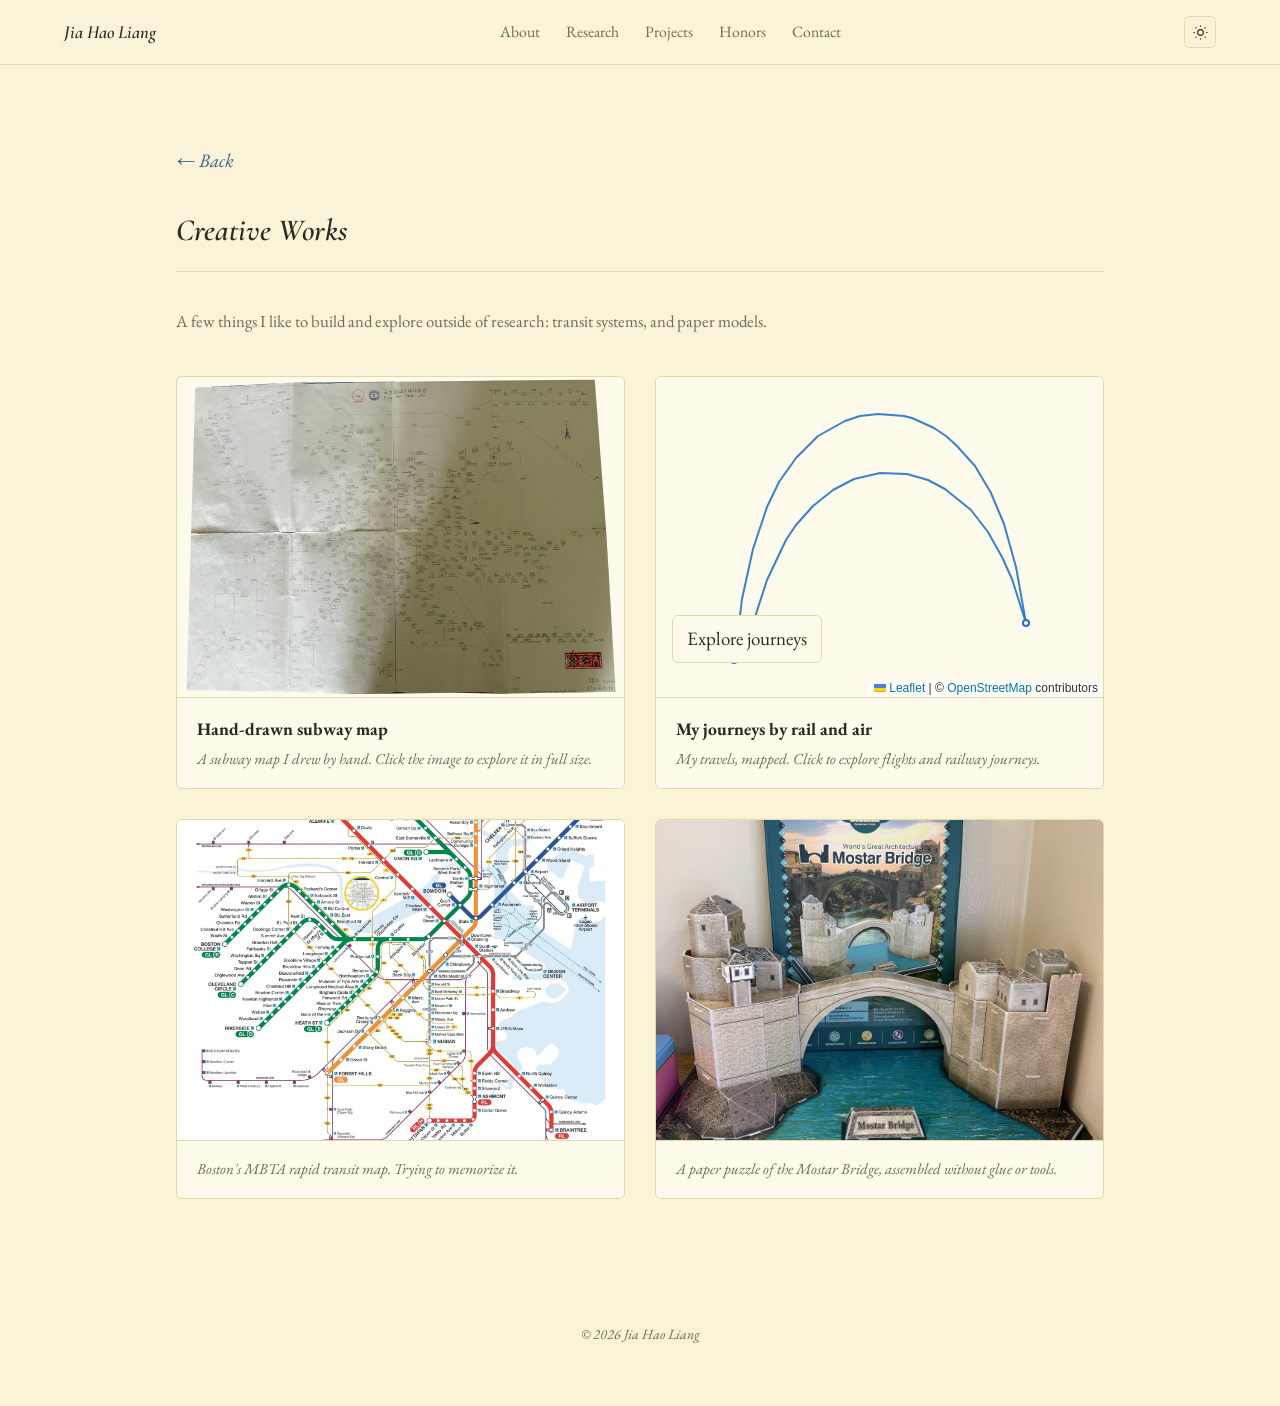
==== commit 6d5a77da: "Add flight map details and private workbook export" ====
--- a/creative-works.html
+++ b/creative-works.html
@@ -10,7 +10,7 @@
 <link rel="preconnect" href="https://fonts.gstatic.com" crossorigin>
 <link href="https://fonts.googleapis.com/css2?family=Cormorant+Garamond:ital,wght@0,500;0,600;1,500&family=EB+Garamond:ital,wght@0,400;0,500;0,600;1,400&display=swap" rel="stylesheet">
 <link rel="stylesheet" href="assets/vendor/leaflet/leaflet.css">
-<link rel="stylesheet" href="css/style.css?v=5">
+<link rel="stylesheet" href="css/style.css?v=6">
 </head>
 <body>
 
@@ -55,17 +55,24 @@
         <figcaption><strong>Hand-drawn subway map</strong>A subway map I drew by hand. Click the image to explore it in full size.</figcaption>
       </figure>
       <figure class="gallery__item">
-        <div id="travel-map" class="travel-map" role="region" aria-label="Interactive map of my train and flight journeys" aria-describedby="travel-map-caption">
+        <div class="travel-map-preview">
+        <a class="travel-map-open" href="travel-map.html" aria-label="Explore my train and flight journeys"><span>Explore journeys</span></a>
+        <div id="travel-map" data-preview="true" class="travel-map" role="region" aria-label="Interactive map of my train and flight journeys" aria-describedby="travel-map-caption">
           <p class="travel-map__fallback">Explore the world on <a href="https://www.openstreetmap.org/">OpenStreetMap</a>.</p>
         </div>
-        <figcaption id="travel-map-caption"><strong>My journeys by rail and air</strong>A growing map of the trains and flights I have taken. Routes coming soon.</figcaption>
+        </div>
+        <figcaption id="travel-map-caption"><strong>My journeys by rail and air</strong>My travels, mapped. Click to explore flights and railway journeys.</figcaption>
       </figure>
       <figure class="gallery__item">
+        <a class="gallery__map-link" href="assets/img/boston-t-map.jpg" target="_blank" rel="noopener" aria-label="Open Boston subway map at full size">
         <img src="assets/img/boston-t-map.jpg" alt="MBTA Rapid Transit and Frequent Bus Routes map of Boston">
+        </a>
         <figcaption>Boston's MBTA rapid transit map. Trying to memorize it.</figcaption>
       </figure>
       <figure class="gallery__item">
+        <a class="gallery__map-link" href="assets/img/mostar-bridge.jpg" target="_blank" rel="noopener" aria-label="Open Mostar Bridge paper model at full size">
         <img src="assets/img/mostar-bridge.jpg" alt="Hand-assembled paper model of the Mostar Bridge">
+        </a>
         <figcaption>A paper puzzle of the Mostar Bridge, assembled without glue or tools.</figcaption>
       </figure>
     </div>
@@ -78,6 +85,6 @@
 
 <script src="js/main.js"></script>
 <script src="assets/vendor/leaflet/leaflet.js"></script>
-<script src="js/travel-map.js"></script>
+<script src="js/travel-map.js?v=2"></script>
 </body>
 </html>
--- a/css/style.css
+++ b/css/style.css
@@ -418,6 +418,20 @@
 .travel-map__fallback{ padding: 24px; margin: 0; }
 .travel-map .leaflet-tile{ max-width: none; height: 256px; }
 .travel-map .leaflet-control-attribution{ font-family: Arial, sans-serif; }
+.travel-map-preview{ position: relative; }
+.travel-map-open{ position: absolute; inset: 0; z-index: 1; }
+.travel-map-open span{ position: absolute; bottom: 34px; left: 16px; padding: 7px 14px; border-radius: var(--radius); background: var(--bg-elevated); border: 1px solid var(--border); color: var(--text); }
+.travel-map-open:hover span{ text-decoration: underline; }
+.travel-map-open:focus-visible{ outline: 3px solid var(--accent); outline-offset: -3px; }
+.travel-map--full{ height: min(65vh, 640px); min-height: 360px; border: 1px solid var(--border); border-radius: var(--radius); }
+.journey-toolbar{ display: flex; justify-content: space-between; align-items: center; gap: 16px; flex-wrap: wrap; margin-bottom: 16px; }
+.journey-legend{ display: flex; gap: 24px; flex-wrap: wrap; }
+.journey-legend i{ display: inline-block; width: 26px; border-top: 3px solid; margin-right: 8px; vertical-align: middle; }
+.flight-swatch{ color: #2474c6; }
+.train-swatch{ color: #787d85; }
+.route-note{ font-size: .95rem; color: var(--text-muted); margin: 16px 0 24px; }
+.travel-map .leaflet-popup-content{ font: 16px/1.5 var(--font-body); }
+.travel-map .leaflet-tooltip{ font: 13px/1.3 Arial, sans-serif; }
 .back-link{ display: inline-block; margin-bottom: 30px; font-style: italic; }
 
 @media (max-width: 760px){
@@ -470,3 +484,19 @@
 .charlie-project__stats dd{font-size:1.5rem}
 .project-image-link{display:block;margin:4px 0 8px}
 .project-image{display:block;width:100%;height:auto;border-radius:8px;border:1px solid var(--border)}
+
+.travel-map .flight-tooltip{ white-space: normal; width: 270px; max-width: calc(100vw - 64px); padding: 12px 16px; }
+.flight-detail{ font: 15px/1.45 Arial, sans-serif; }
+.flight-detail strong{ font-size: 16px; }
+.flight-detail dl{ margin: 10px 0; }
+.flight-detail dt{ font-size: 12px; color: #666; margin-top: 6px; }
+.flight-detail dd{ margin: 0; }
+.flight-detail small{ display: block; color: #666; font-size: 12px; }
+
+.journeys{ padding-top: 40px; }
+.journeys .back-link{ margin-bottom: 20px; }
+.journeys .page-intro{ margin-bottom: 24px; }
+.travel-map path[role="button"]:focus{ outline: none; }
+
+.flight-hover-card{ position: absolute; top: 16px; right: 16px; z-index: 1000; width: 280px; max-width: calc(100% - 80px); padding: 14px 16px; color: #263448; background: #fff; border: 1px solid #ccd5df; border-radius: 6px; box-shadow: 0 3px 15px #0002; pointer-events: none; }
+.flight-hover-card[hidden]{ display: none; }
